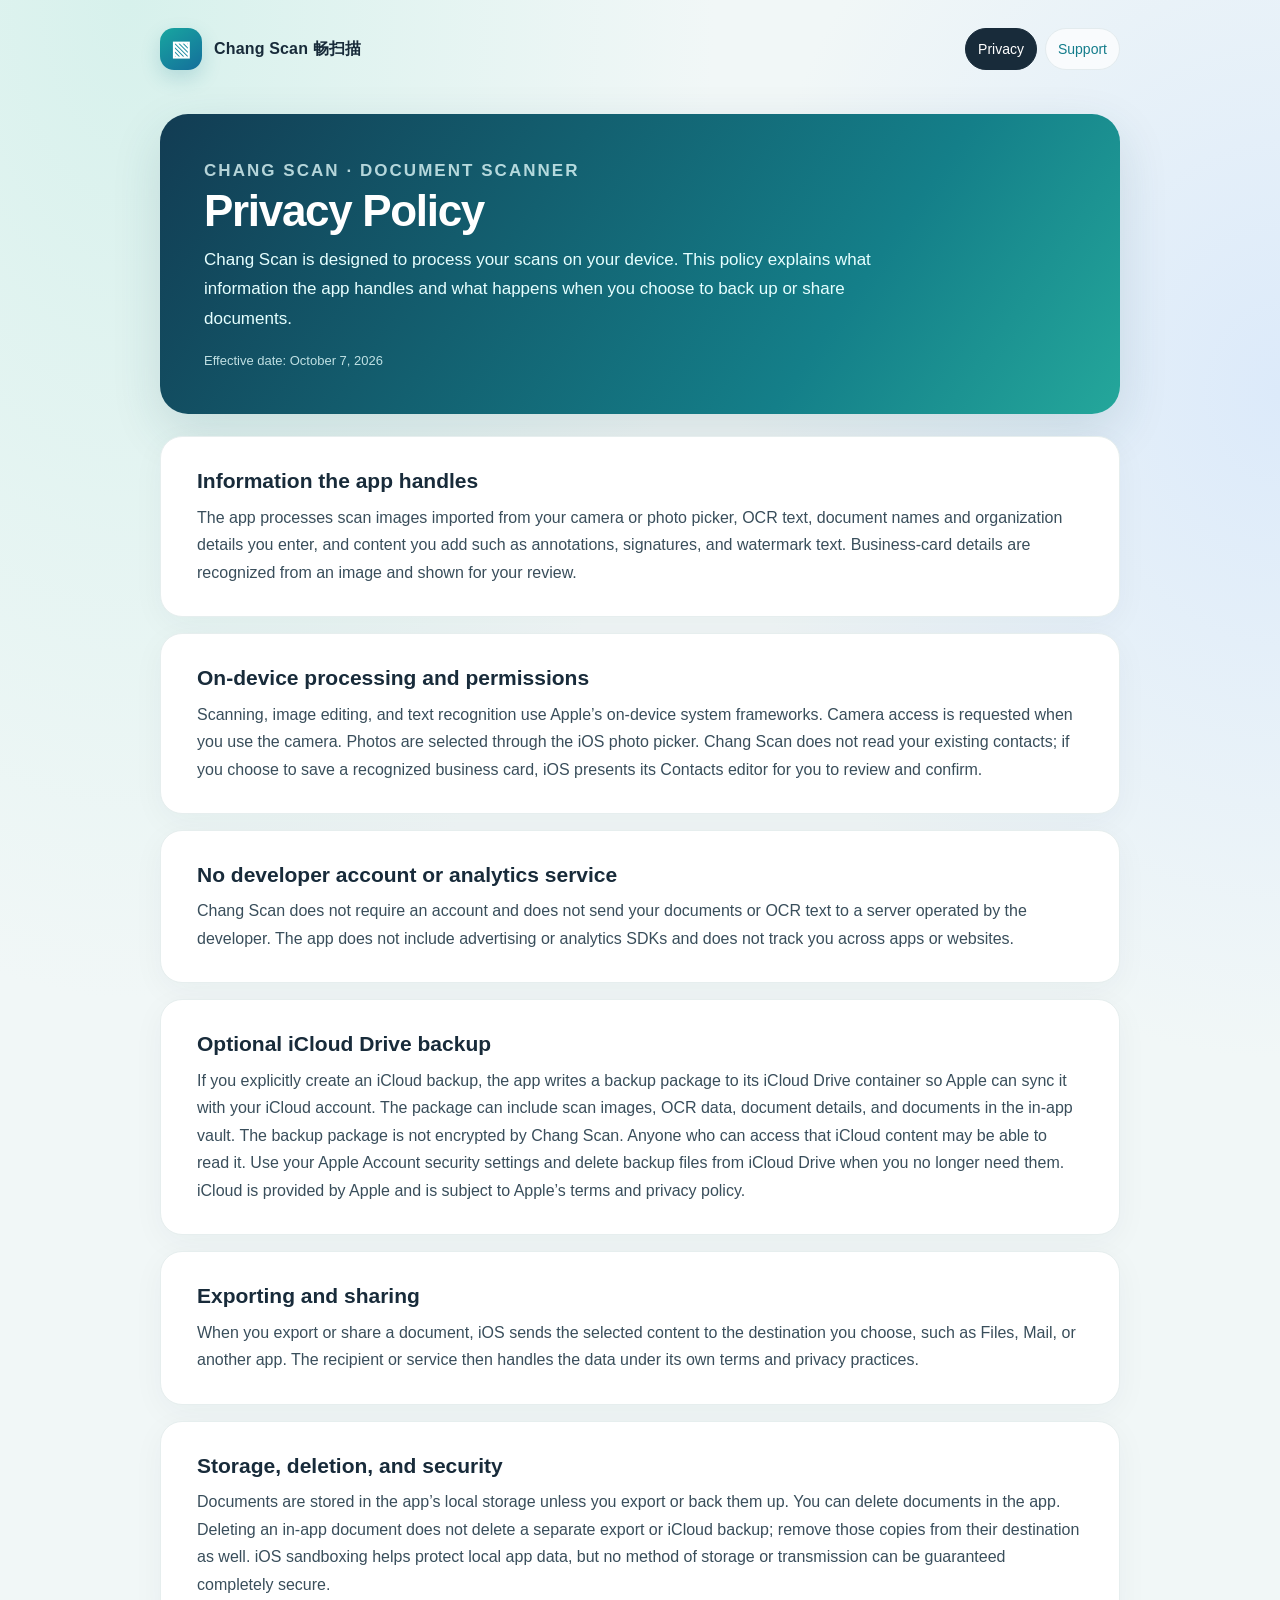
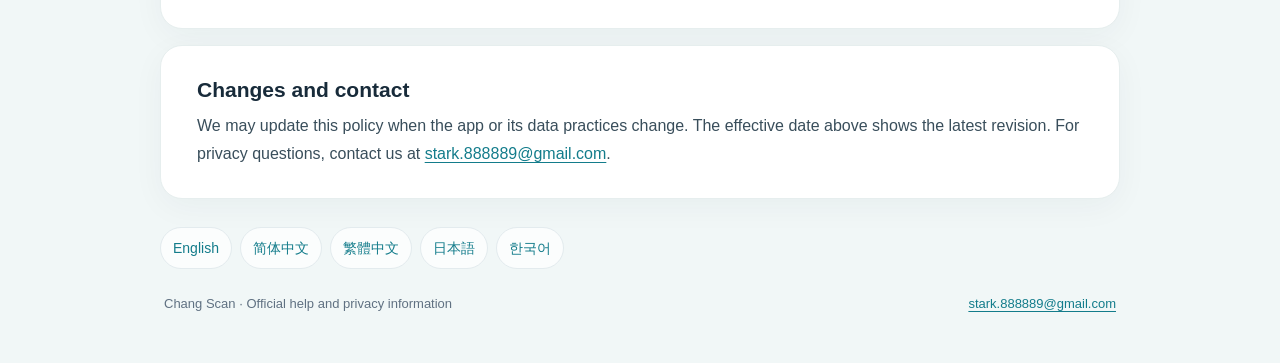
==== en/privacy.html @ e74c2b96 "Add localized privacy and support pages" ====
<!doctype html><html lang="en"><head><meta charset="utf-8"><meta name="viewport" content="width=device-width,initial-scale=1"><meta name="theme-color" content="#137c8b"><meta name="description" content="Chang Scan is designed to process your scans on your device. This policy explains what information the app handles and what happens when you choose to back up or share documents."><title>Privacy Policy · Chang Scan</title><link rel="stylesheet" href="../assets/site.css"></head><body><div class="shell"><header class="topbar"><a class="brand" href="../index.html"><span class="mark" aria-hidden="true">▧</span><span>Chang Scan <span lang="zh-Hans">畅扫描</span></span></a><nav class="nav"><a href="privacy.html" class="active">Privacy</a><a href="support.html" class="">Support</a></nav></header><main><section class="hero"><p class="eyebrow">Chang Scan · Document Scanner</p><h1>Privacy Policy</h1><p>Chang Scan is designed to process your scans on your device. This policy explains what information the app handles and what happens when you choose to back up or share documents.</p><p class="meta">Effective date: October 7, 2026</p></section><section class="card"><h2>Information the app handles</h2><p>The app processes scan images imported from your camera or photo picker, OCR text, document names and organization details you enter, and content you add such as annotations, signatures, and watermark text. Business-card details are recognized from an image and shown for your review.</p></section><section class="card"><h2>On-device processing and permissions</h2><p>Scanning, image editing, and text recognition use Apple’s on-device system frameworks. Camera access is requested when you use the camera. Photos are selected through the iOS photo picker. Chang Scan does not read your existing contacts; if you choose to save a recognized business card, iOS presents its Contacts editor for you to review and confirm.</p></section><section class="card"><h2>No developer account or analytics service</h2><p>Chang Scan does not require an account and does not send your documents or OCR text to a server operated by the developer. The app does not include advertising or analytics SDKs and does not track you across apps or websites.</p></section><section class="card"><h2>Optional iCloud Drive backup</h2><p>If you explicitly create an iCloud backup, the app writes a backup package to its iCloud Drive container so Apple can sync it with your iCloud account. The package can include scan images, OCR data, document details, and documents in the in-app vault. The backup package is not encrypted by Chang Scan. Anyone who can access that iCloud content may be able to read it. Use your Apple Account security settings and delete backup files from iCloud Drive when you no longer need them. iCloud is provided by Apple and is subject to Apple’s terms and privacy policy.</p></section><section class="card"><h2>Exporting and sharing</h2><p>When you export or share a document, iOS sends the selected content to the destination you choose, such as Files, Mail, or another app. The recipient or service then handles the data under its own terms and privacy practices.</p></section><section class="card"><h2>Storage, deletion, and security</h2><p>Documents are stored in the app’s local storage unless you export or back them up. You can delete documents in the app. Deleting an in-app document does not delete a separate export or iCloud backup; remove those copies from their destination as well. iOS sandboxing helps protect local app data, but no method of storage or transmission can be guaranteed completely secure.</p></section><section class="card"><h2>Changes and contact</h2><p>We may update this policy when the app or its data practices change. The effective date above shows the latest revision. For privacy questions, contact us at <a href="mailto:stark.888889@gmail.com">stark.888889@gmail.com</a>.</p></section><div class="lang" aria-label="Language"><a href="../en/privacy.html" lang="en">English</a> <a href="../zh-Hans/privacy.html" lang="zh-Hans">简体中文</a> <a href="../zh-Hant/privacy.html" lang="zh-Hant">繁體中文</a> <a href="../ja/privacy.html" lang="ja">日本語</a> <a href="../ko/privacy.html" lang="ko">한국어</a></div></main><footer class="footer"><span>Chang Scan · Official help and privacy information</span><a href="mailto:stark.888889@gmail.com">stark.888889@gmail.com</a></footer></div></body></html>
---- assets/site.css ----
:root{color-scheme:light;--ink:#182b3a;--muted:#607182;--accent:#137c8b;--accent2:#18a6a0;--line:#e3ebee;--paper:#ffffff;--bg:#f1f7f7}
*{box-sizing:border-box}html{min-height:100%;background:var(--bg)}body{margin:0;color:var(--ink);font:16px/1.72 -apple-system,BlinkMacSystemFont,"Segoe UI",sans-serif;background:radial-gradient(ellipse at 10% 0%,#d7f1ec 0,transparent 36%),radial-gradient(ellipse at 100% 20%,#dceafa 0,transparent 30%),var(--bg)}
a{color:var(--accent);text-decoration-thickness:1px;text-underline-offset:3px}a:hover{color:#075a6b}.shell{width:min(960px,calc(100% - 36px));margin:0 auto;padding:28px 0 48px}.topbar{display:flex;align-items:center;justify-content:space-between;gap:16px;margin-bottom:44px}.brand{display:flex;align-items:center;gap:12px;color:var(--ink);font-weight:750;text-decoration:none;letter-spacing:.01em}.mark{display:grid;place-items:center;width:42px;height:42px;border-radius:14px;color:white;background:linear-gradient(145deg,var(--accent2),#146e9b);box-shadow:0 8px 20px #137c8b33;font-size:21px}.nav{display:flex;gap:8px;flex-wrap:wrap}.nav a,.lang a{display:inline-block;padding:8px 12px;border:1px solid var(--line);border-radius:999px;background:#ffffffb8;text-decoration:none;font-size:14px}.nav a.active{background:var(--ink);border-color:var(--ink);color:#fff}.hero{padding:42px 44px;margin-bottom:22px;border-radius:28px;color:white;background:linear-gradient(125deg,#123c53,#147f89 70%,#24a79b);box-shadow:0 18px 50px #124b5a24}.eyebrow{margin:0 0 8px;opacity:.77;text-transform:uppercase;letter-spacing:.12em;font-size:12px;font-weight:700}.hero h1{margin:0 0 8px;font-size:clamp(30px,5vw,44px);line-height:1.18;letter-spacing:-.03em}.hero p{max-width:700px;margin:0;color:#e6ffff;font-size:17px}.meta{margin-top:17px!important;font-size:13px!important;opacity:.82}.card{padding:30px 36px;margin:16px 0;border:1px solid #e6eeee;border-radius:22px;background:var(--paper);box-shadow:0 8px 32px #1834430b}.card h2{margin:0 0 8px;font-size:21px;line-height:1.35}.card p{margin:8px 0 0;color:#394e5b}.card ul{margin:8px 0 0;padding-left:22px;color:#394e5b}.card li+li{margin-top:5px}.lang{display:flex;flex-wrap:wrap;gap:8px;margin-top:28px}.footer{padding:24px 4px 0;color:var(--muted);font-size:13px;display:flex;justify-content:space-between;gap:10px;flex-wrap:wrap}.home-links{display:grid;grid-template-columns:repeat(auto-fit,minmax(220px,1fr));gap:14px}.home-link{display:block;padding:21px 24px;border:1px solid var(--line);border-radius:18px;background:white;color:var(--ink);text-decoration:none;box-shadow:0 8px 30px #1834430b}.home-link strong{display:block;color:var(--accent);font-size:18px}.home-link span{display:block;color:var(--muted);font-size:14px;margin-top:3px}@media(max-width:600px){.shell{width:min(100% - 24px,960px);padding-top:16px}.topbar{align-items:flex-start;flex-direction:column;margin-bottom:25px}.hero{padding:30px 24px;border-radius:22px}.card{padding:23px 21px;border-radius:18px}.nav a{padding:7px 10px}}
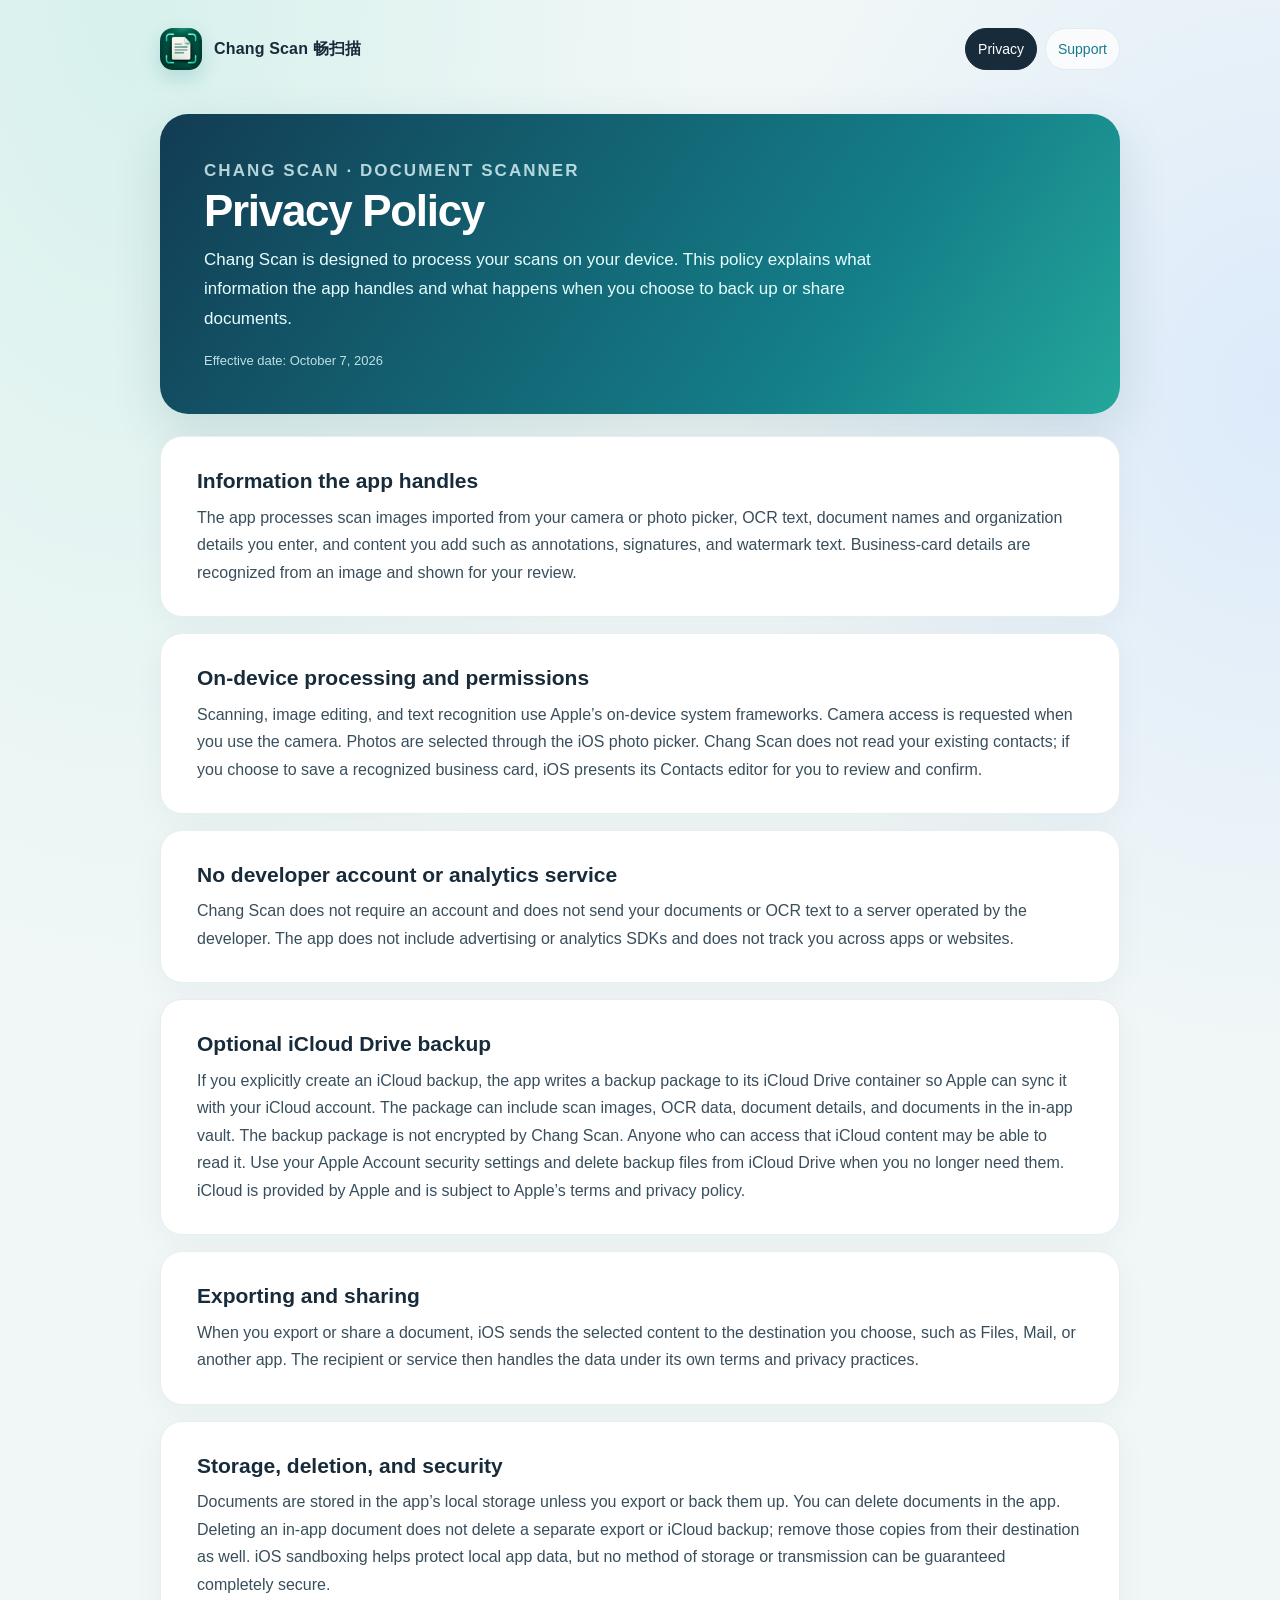
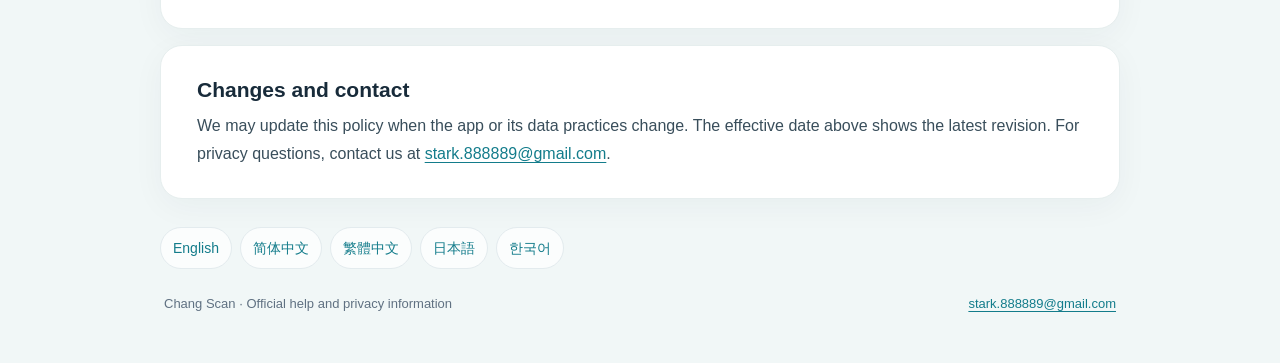
==== commit eecbac5d: "Use app icon across support site" ====
--- a/en/privacy.html
+++ b/en/privacy.html
@@ -1 +1 @@
-<!doctype html><html lang="en"><head><meta charset="utf-8"><meta name="viewport" content="width=device-width,initial-scale=1"><meta name="theme-color" content="#137c8b"><meta name="description" content="Chang Scan is designed to process your scans on your device. This policy explains what information the app handles and what happens when you choose to back up or share documents."><title>Privacy Policy · Chang Scan</title><link rel="stylesheet" href="../assets/site.css"></head><body><div class="shell"><header class="topbar"><a class="brand" href="../index.html"><span class="mark" aria-hidden="true">▧</span><span>Chang Scan <span lang="zh-Hans">畅扫描</span></span></a><nav class="nav"><a href="privacy.html" class="active">Privacy</a><a href="support.html" class="">Support</a></nav></header><main><section class="hero"><p class="eyebrow">Chang Scan · Document Scanner</p><h1>Privacy Policy</h1><p>Chang Scan is designed to process your scans on your device. This policy explains what information the app handles and what happens when you choose to back up or share documents.</p><p class="meta">Effective date: October 7, 2026</p></section><section class="card"><h2>Information the app handles</h2><p>The app processes scan images imported from your camera or photo picker, OCR text, document names and organization details you enter, and content you add such as annotations, signatures, and watermark text. Business-card details are recognized from an image and shown for your review.</p></section><section class="card"><h2>On-device processing and permissions</h2><p>Scanning, image editing, and text recognition use Apple’s on-device system frameworks. Camera access is requested when you use the camera. Photos are selected through the iOS photo picker. Chang Scan does not read your existing contacts; if you choose to save a recognized business card, iOS presents its Contacts editor for you to review and confirm.</p></section><section class="card"><h2>No developer account or analytics service</h2><p>Chang Scan does not require an account and does not send your documents or OCR text to a server operated by the developer. The app does not include advertising or analytics SDKs and does not track you across apps or websites.</p></section><section class="card"><h2>Optional iCloud Drive backup</h2><p>If you explicitly create an iCloud backup, the app writes a backup package to its iCloud Drive container so Apple can sync it with your iCloud account. The package can include scan images, OCR data, document details, and documents in the in-app vault. The backup package is not encrypted by Chang Scan. Anyone who can access that iCloud content may be able to read it. Use your Apple Account security settings and delete backup files from iCloud Drive when you no longer need them. iCloud is provided by Apple and is subject to Apple’s terms and privacy policy.</p></section><section class="card"><h2>Exporting and sharing</h2><p>When you export or share a document, iOS sends the selected content to the destination you choose, such as Files, Mail, or another app. The recipient or service then handles the data under its own terms and privacy practices.</p></section><section class="card"><h2>Storage, deletion, and security</h2><p>Documents are stored in the app’s local storage unless you export or back them up. You can delete documents in the app. Deleting an in-app document does not delete a separate export or iCloud backup; remove those copies from their destination as well. iOS sandboxing helps protect local app data, but no method of storage or transmission can be guaranteed completely secure.</p></section><section class="card"><h2>Changes and contact</h2><p>We may update this policy when the app or its data practices change. The effective date above shows the latest revision. For privacy questions, contact us at <a href="mailto:stark.888889@gmail.com">stark.888889@gmail.com</a>.</p></section><div class="lang" aria-label="Language"><a href="../en/privacy.html" lang="en">English</a> <a href="../zh-Hans/privacy.html" lang="zh-Hans">简体中文</a> <a href="../zh-Hant/privacy.html" lang="zh-Hant">繁體中文</a> <a href="../ja/privacy.html" lang="ja">日本語</a> <a href="../ko/privacy.html" lang="ko">한국어</a></div></main><footer class="footer"><span>Chang Scan · Official help and privacy information</span><a href="mailto:stark.888889@gmail.com">stark.888889@gmail.com</a></footer></div></body></html>+<!doctype html><html lang="en"><head><meta charset="utf-8"><meta name="viewport" content="width=device-width,initial-scale=1"><meta name="theme-color" content="#137c8b"><meta name="description" content="Chang Scan is designed to process your scans on your device. This policy explains what information the app handles and what happens when you choose to back up or share documents."><title>Privacy Policy · Chang Scan</title><link rel="stylesheet" href="../assets/site.css"><link rel="icon" type="image/png" sizes="512x512" href="../assets/app-icon.png"><link rel="apple-touch-icon" sizes="180x180" href="../assets/apple-touch-icon.png"></head><body><div class="shell"><header class="topbar"><a class="brand" href="../index.html"><img class="mark" src="../assets/app-icon.png" alt=""><span>Chang Scan <span lang="zh-Hans">畅扫描</span></span></a><nav class="nav"><a href="privacy.html" class="active">Privacy</a><a href="support.html" class="">Support</a></nav></header><main><section class="hero"><p class="eyebrow">Chang Scan · Document Scanner</p><h1>Privacy Policy</h1><p>Chang Scan is designed to process your scans on your device. This policy explains what information the app handles and what happens when you choose to back up or share documents.</p><p class="meta">Effective date: October 7, 2026</p></section><section class="card"><h2>Information the app handles</h2><p>The app processes scan images imported from your camera or photo picker, OCR text, document names and organization details you enter, and content you add such as annotations, signatures, and watermark text. Business-card details are recognized from an image and shown for your review.</p></section><section class="card"><h2>On-device processing and permissions</h2><p>Scanning, image editing, and text recognition use Apple’s on-device system frameworks. Camera access is requested when you use the camera. Photos are selected through the iOS photo picker. Chang Scan does not read your existing contacts; if you choose to save a recognized business card, iOS presents its Contacts editor for you to review and confirm.</p></section><section class="card"><h2>No developer account or analytics service</h2><p>Chang Scan does not require an account and does not send your documents or OCR text to a server operated by the developer. The app does not include advertising or analytics SDKs and does not track you across apps or websites.</p></section><section class="card"><h2>Optional iCloud Drive backup</h2><p>If you explicitly create an iCloud backup, the app writes a backup package to its iCloud Drive container so Apple can sync it with your iCloud account. The package can include scan images, OCR data, document details, and documents in the in-app vault. The backup package is not encrypted by Chang Scan. Anyone who can access that iCloud content may be able to read it. Use your Apple Account security settings and delete backup files from iCloud Drive when you no longer need them. iCloud is provided by Apple and is subject to Apple’s terms and privacy policy.</p></section><section class="card"><h2>Exporting and sharing</h2><p>When you export or share a document, iOS sends the selected content to the destination you choose, such as Files, Mail, or another app. The recipient or service then handles the data under its own terms and privacy practices.</p></section><section class="card"><h2>Storage, deletion, and security</h2><p>Documents are stored in the app’s local storage unless you export or back them up. You can delete documents in the app. Deleting an in-app document does not delete a separate export or iCloud backup; remove those copies from their destination as well. iOS sandboxing helps protect local app data, but no method of storage or transmission can be guaranteed completely secure.</p></section><section class="card"><h2>Changes and contact</h2><p>We may update this policy when the app or its data practices change. The effective date above shows the latest revision. For privacy questions, contact us at <a href="mailto:stark.888889@gmail.com">stark.888889@gmail.com</a>.</p></section><div class="lang" aria-label="Language"><a href="../en/privacy.html" lang="en">English</a> <a href="../zh-Hans/privacy.html" lang="zh-Hans">简体中文</a> <a href="../zh-Hant/privacy.html" lang="zh-Hant">繁體中文</a> <a href="../ja/privacy.html" lang="ja">日本語</a> <a href="../ko/privacy.html" lang="ko">한국어</a></div></main><footer class="footer"><span>Chang Scan · Official help and privacy information</span><a href="mailto:stark.888889@gmail.com">stark.888889@gmail.com</a></footer></div></body></html>
--- a/assets/site.css
+++ b/assets/site.css
@@ -1,4 +1,4 @@
 
 :root{color-scheme:light;--ink:#182b3a;--muted:#607182;--accent:#137c8b;--accent2:#18a6a0;--line:#e3ebee;--paper:#ffffff;--bg:#f1f7f7}
 *{box-sizing:border-box}html{min-height:100%;background:var(--bg)}body{margin:0;color:var(--ink);font:16px/1.72 -apple-system,BlinkMacSystemFont,"Segoe UI",sans-serif;background:radial-gradient(ellipse at 10% 0%,#d7f1ec 0,transparent 36%),radial-gradient(ellipse at 100% 20%,#dceafa 0,transparent 30%),var(--bg)}
-a{color:var(--accent);text-decoration-thickness:1px;text-underline-offset:3px}a:hover{color:#075a6b}.shell{width:min(960px,calc(100% - 36px));margin:0 auto;padding:28px 0 48px}.topbar{display:flex;align-items:center;justify-content:space-between;gap:16px;margin-bottom:44px}.brand{display:flex;align-items:center;gap:12px;color:var(--ink);font-weight:750;text-decoration:none;letter-spacing:.01em}.mark{display:grid;place-items:center;width:42px;height:42px;border-radius:14px;color:white;background:linear-gradient(145deg,var(--accent2),#146e9b);box-shadow:0 8px 20px #137c8b33;font-size:21px}.nav{display:flex;gap:8px;flex-wrap:wrap}.nav a,.lang a{display:inline-block;padding:8px 12px;border:1px solid var(--line);border-radius:999px;background:#ffffffb8;text-decoration:none;font-size:14px}.nav a.active{background:var(--ink);border-color:var(--ink);color:#fff}.hero{padding:42px 44px;margin-bottom:22px;border-radius:28px;color:white;background:linear-gradient(125deg,#123c53,#147f89 70%,#24a79b);box-shadow:0 18px 50px #124b5a24}.eyebrow{margin:0 0 8px;opacity:.77;text-transform:uppercase;letter-spacing:.12em;font-size:12px;font-weight:700}.hero h1{margin:0 0 8px;font-size:clamp(30px,5vw,44px);line-height:1.18;letter-spacing:-.03em}.hero p{max-width:700px;margin:0;color:#e6ffff;font-size:17px}.meta{margin-top:17px!important;font-size:13px!important;opacity:.82}.card{padding:30px 36px;margin:16px 0;border:1px solid #e6eeee;border-radius:22px;background:var(--paper);box-shadow:0 8px 32px #1834430b}.card h2{margin:0 0 8px;font-size:21px;line-height:1.35}.card p{margin:8px 0 0;color:#394e5b}.card ul{margin:8px 0 0;padding-left:22px;color:#394e5b}.card li+li{margin-top:5px}.lang{display:flex;flex-wrap:wrap;gap:8px;margin-top:28px}.footer{padding:24px 4px 0;color:var(--muted);font-size:13px;display:flex;justify-content:space-between;gap:10px;flex-wrap:wrap}.home-links{display:grid;grid-template-columns:repeat(auto-fit,minmax(220px,1fr));gap:14px}.home-link{display:block;padding:21px 24px;border:1px solid var(--line);border-radius:18px;background:white;color:var(--ink);text-decoration:none;box-shadow:0 8px 30px #1834430b}.home-link strong{display:block;color:var(--accent);font-size:18px}.home-link span{display:block;color:var(--muted);font-size:14px;margin-top:3px}@media(max-width:600px){.shell{width:min(100% - 24px,960px);padding-top:16px}.topbar{align-items:flex-start;flex-direction:column;margin-bottom:25px}.hero{padding:30px 24px;border-radius:22px}.card{padding:23px 21px;border-radius:18px}.nav a{padding:7px 10px}}
+a{color:var(--accent);text-decoration-thickness:1px;text-underline-offset:3px}a:hover{color:#075a6b}.shell{width:min(960px,calc(100% - 36px));margin:0 auto;padding:28px 0 48px}.topbar{display:flex;align-items:center;justify-content:space-between;gap:16px;margin-bottom:44px}.brand{display:flex;align-items:center;gap:12px;color:var(--ink);font-weight:750;text-decoration:none;letter-spacing:.01em}.mark{display:block;width:42px;height:42px;flex:none;object-fit:cover;border-radius:13px;box-shadow:0 8px 20px #137c8b33}.nav{display:flex;gap:8px;flex-wrap:wrap}.nav a,.lang a{display:inline-block;padding:8px 12px;border:1px solid var(--line);border-radius:999px;background:#ffffffb8;text-decoration:none;font-size:14px}.nav a.active{background:var(--ink);border-color:var(--ink);color:#fff}.hero{padding:42px 44px;margin-bottom:22px;border-radius:28px;color:white;background:linear-gradient(125deg,#123c53,#147f89 70%,#24a79b);box-shadow:0 18px 50px #124b5a24}.eyebrow{margin:0 0 8px;opacity:.77;text-transform:uppercase;letter-spacing:.12em;font-size:12px;font-weight:700}.hero h1{margin:0 0 8px;font-size:clamp(30px,5vw,44px);line-height:1.18;letter-spacing:-.03em}.hero p{max-width:700px;margin:0;color:#e6ffff;font-size:17px}.meta{margin-top:17px!important;font-size:13px!important;opacity:.82}.card{padding:30px 36px;margin:16px 0;border:1px solid #e6eeee;border-radius:22px;background:var(--paper);box-shadow:0 8px 32px #1834430b}.card h2{margin:0 0 8px;font-size:21px;line-height:1.35}.card p{margin:8px 0 0;color:#394e5b}.card ul{margin:8px 0 0;padding-left:22px;color:#394e5b}.card li+li{margin-top:5px}.lang{display:flex;flex-wrap:wrap;gap:8px;margin-top:28px}.footer{padding:24px 4px 0;color:var(--muted);font-size:13px;display:flex;justify-content:space-between;gap:10px;flex-wrap:wrap}.home-links{display:grid;grid-template-columns:repeat(auto-fit,minmax(220px,1fr));gap:14px}.home-link{display:block;padding:21px 24px;border:1px solid var(--line);border-radius:18px;background:white;color:var(--ink);text-decoration:none;box-shadow:0 8px 30px #1834430b}.home-link strong{display:block;color:var(--accent);font-size:18px}.home-link span{display:block;color:var(--muted);font-size:14px;margin-top:3px}@media(max-width:600px){.shell{width:min(100% - 24px,960px);padding-top:16px}.topbar{align-items:flex-start;flex-direction:column;margin-bottom:25px}.hero{padding:30px 24px;border-radius:22px}.card{padding:23px 21px;border-radius:18px}.nav a{padding:7px 10px}}
